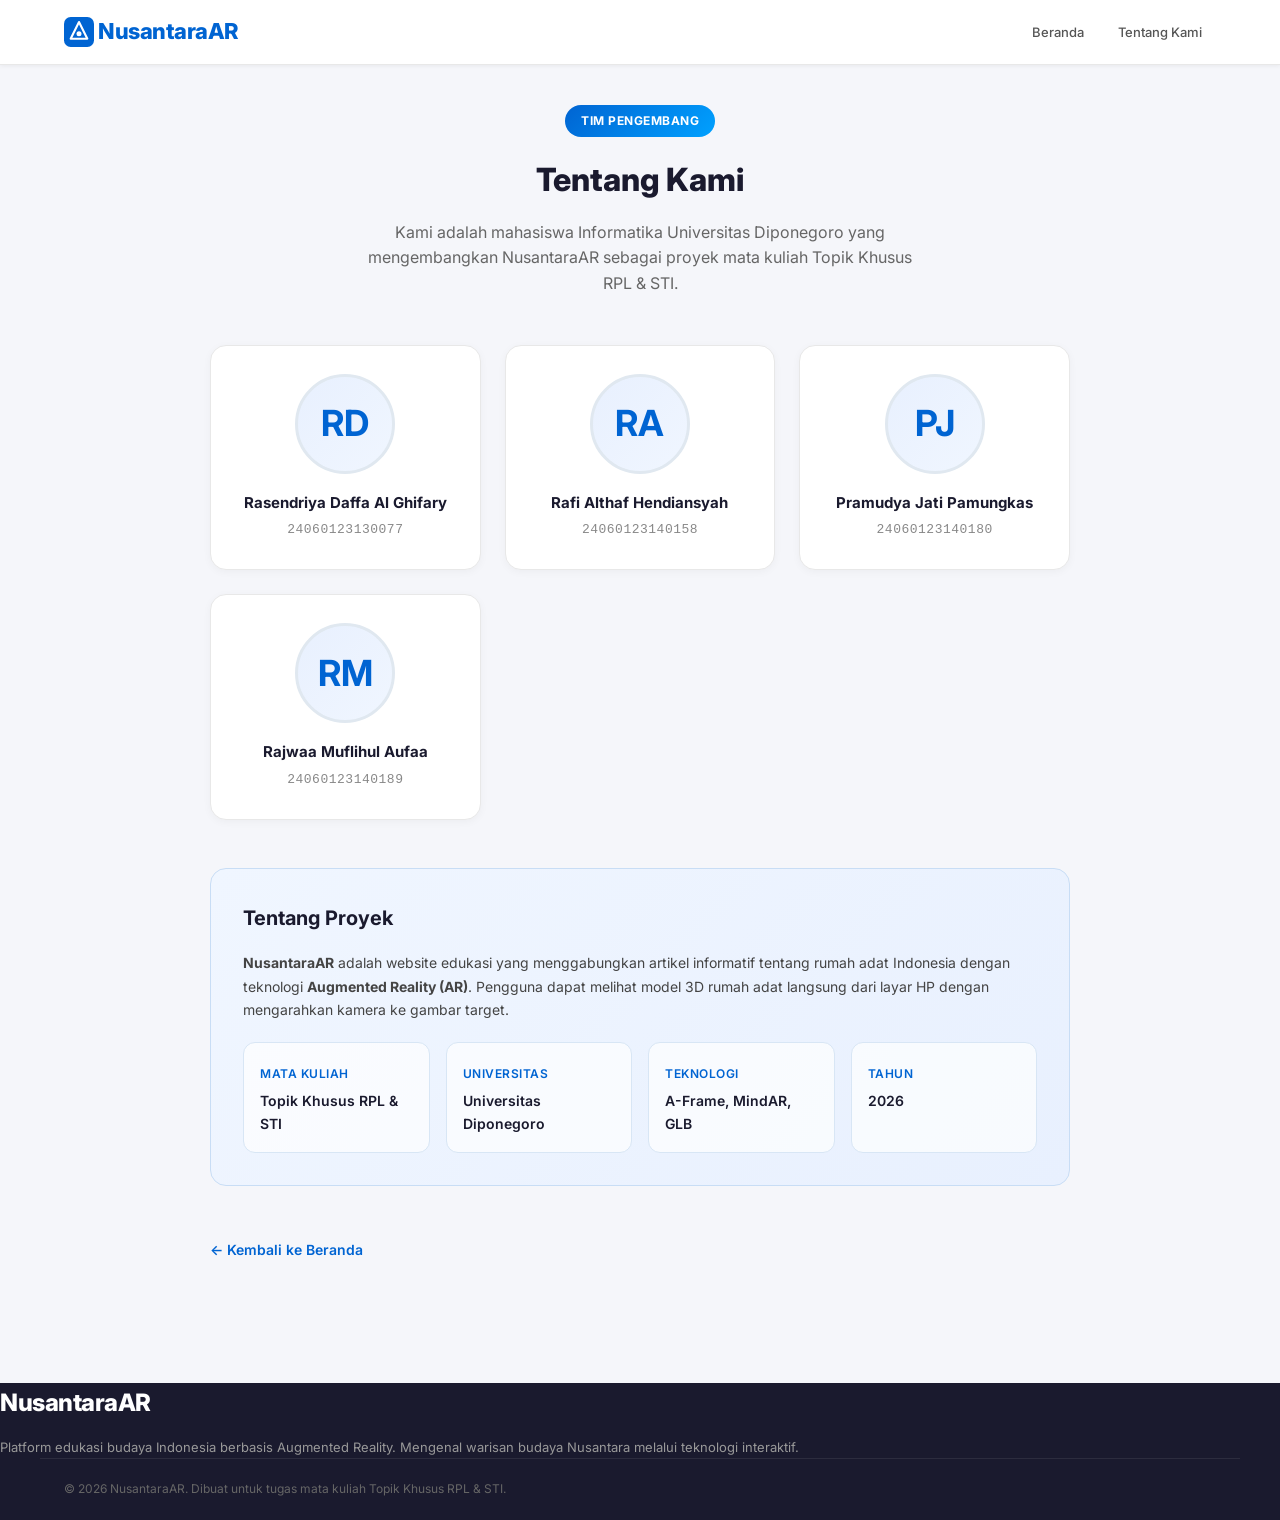
==== about.html @ 9c966e74 "benerin ar, tampilan web, page tentang kami, dll" ====
<!DOCTYPE html>
<html lang="id">

<head>
  <meta charset="UTF-8">
  <meta name="viewport" content="width=device-width, initial-scale=1.0">
  <meta name="description" content="Tentang tim pengembang NusantaraAR - Website Augmented Reality Rumah Adat Indonesia.">
  <title>Tentang Kami | NusantaraAR</title>
  <link rel="stylesheet" href="styles.css">
  <link rel="icon"
    href="data:image/svg+xml,<svg xmlns='http://www.w3.org/2000/svg' viewBox='0 0 100 100'><text y='.9em' font-size='90'>🏠</text></svg>">

  <style>
    /* ===== About Page Styles ===== */
    .about-container {
      max-width: 900px;
      margin: 0 auto;
      padding: 40px 20px 60px;
    }

    .about-hero {
      text-align: center;
      margin-bottom: 48px;
    }

    .about-hero h1 {
      font-size: 32px;
      font-weight: 800;
      color: #1a1a2e;
      margin-bottom: 12px;
    }

    .about-hero p {
      font-size: 16px;
      color: #666;
      max-width: 560px;
      margin: 0 auto;
      line-height: 1.6;
    }

    .about-badge {
      display: inline-block;
      background: linear-gradient(135deg, #0064d2, #00a1ff);
      color: #fff;
      font-size: 12px;
      font-weight: 700;
      padding: 6px 16px;
      border-radius: 20px;
      margin-bottom: 16px;
      letter-spacing: 0.5px;
      text-transform: uppercase;
    }

    /* Team Grid */
    .team-grid {
      display: grid;
      grid-template-columns: repeat(auto-fit, minmax(200px, 1fr));
      gap: 24px;
      margin-bottom: 48px;
    }

    .team-card {
      background: #fff;
      border-radius: 16px;
      border: 1px solid #e8e8e8;
      padding: 28px 20px;
      text-align: center;
      transition: all 0.3s ease;
      box-shadow: 0 2px 8px rgba(0, 0, 0, 0.04);
    }

    .team-card:hover {
      transform: translateY(-4px);
      box-shadow: 0 8px 24px rgba(0, 0, 0, 0.1);
      border-color: #0064d2;
    }

    .team-photo {
      width: 100px;
      height: 100px;
      border-radius: 50%;
      margin: 0 auto 16px;
      overflow: hidden;
      background: linear-gradient(135deg, #e8f0fe, #f0f6ff);
      border: 3px solid #e0e8f0;
      display: flex;
      align-items: center;
      justify-content: center;
    }

    .team-photo img {
      width: 100%;
      height: 100%;
      object-fit: cover;
    }

    .team-photo .photo-placeholder {
      font-size: 36px;
      color: #0064d2;
      font-weight: 700;
    }

    .team-name {
      font-size: 15px;
      font-weight: 700;
      color: #1a1a2e;
      margin-bottom: 4px;
    }

    .team-nim {
      font-size: 13px;
      color: #888;
      font-family: 'Courier New', monospace;
      letter-spacing: 0.5px;
    }

    /* Project Info */
    .project-info {
      background: linear-gradient(135deg, #f0f6ff, #e8f0fe);
      border: 1px solid #c8ddf5;
      border-radius: 16px;
      padding: 32px;
      margin-bottom: 32px;
    }

    .project-info h2 {
      font-size: 20px;
      font-weight: 700;
      color: #1a1a2e;
      margin-bottom: 16px;
    }

    .project-info p {
      font-size: 14px;
      color: #444;
      line-height: 1.7;
      margin-bottom: 12px;
    }

    .project-info p:last-child {
      margin-bottom: 0;
    }

    .info-label {
      display: inline-block;
      font-size: 12px;
      font-weight: 600;
      color: #0064d2;
      text-transform: uppercase;
      letter-spacing: 0.5px;
      margin-bottom: 4px;
    }

    .info-grid {
      display: grid;
      grid-template-columns: repeat(auto-fit, minmax(180px, 1fr));
      gap: 16px;
      margin-top: 20px;
    }

    .info-item {
      background: rgba(255, 255, 255, 0.7);
      padding: 16px;
      border-radius: 12px;
      border: 1px solid #d8e6f5;
    }

    .info-item .info-value {
      font-size: 14px;
      font-weight: 600;
      color: #1a1a2e;
    }

    .back-link {
      display: inline-flex;
      align-items: center;
      gap: 6px;
      font-size: 14px;
      font-weight: 600;
      color: #0064d2;
      text-decoration: none;
      margin-top: 20px;
      transition: gap 0.2s ease;
    }

    .back-link:hover {
      gap: 10px;
    }

    @media (max-width: 600px) {
      .about-hero h1 {
        font-size: 24px;
      }

      .team-grid {
        grid-template-columns: repeat(2, 1fr);
        gap: 16px;
      }

      .team-photo {
        width: 80px;
        height: 80px;
      }

      .project-info {
        padding: 20px;
      }
    }
  </style>
</head>

<body>

  <!-- ===== Top Header ===== -->
  <header class="top-header" id="top-header">
    <div class="top-header-inner">
      <a href="index.html" class="logo" id="logo">
        <svg viewBox="0 0 36 36" fill="none" xmlns="http://www.w3.org/2000/svg" height="28" width="28">
          <rect width="36" height="36" rx="8" fill="#0064d2" />
          <path d="M8 26 L18 6 L28 26 Z" fill="none" stroke="#fff" stroke-width="2.5" stroke-linejoin="round" />
          <circle cx="18" cy="20" r="3" fill="#fff" />
        </svg>
        <span class="logo-text">NusantaraAR</span>
      </a>
      <div class="header-right">
        <a href="index.html" class="header-link" id="link-beranda">Beranda</a>
        <a href="about.html" class="header-link active" id="link-tentang">Tentang Kami</a>
      </div>
    </div>
  </header>

  <!-- ===== About Content ===== -->
  <div class="about-container">

    <!-- Hero -->
    <div class="about-hero">
      <span class="about-badge">Tim Pengembang</span>
      <h1>Tentang Kami</h1>
      <p>Kami adalah mahasiswa Informatika Universitas Diponegoro yang mengembangkan NusantaraAR sebagai proyek mata kuliah Topik Khusus RPL & STI.</p>
    </div>

    <!-- Team Grid -->
    <div class="team-grid">

      <div class="team-card">
        <div class="team-photo">
          <!-- Ganti src dengan path foto, misal: src="images/team/daffa.jpg" -->
          <img src="images/team/daffa.jpg" alt="Rasendriya Daffa Al Ghifary"
            onerror="this.style.display='none'; this.nextElementSibling.style.display='flex';">
          <span class="photo-placeholder" style="display:none;">RD</span>
        </div>
        <div class="team-name">Rasendriya Daffa Al Ghifary</div>
        <div class="team-nim">24060123130077</div>
      </div>

      <div class="team-card">
        <div class="team-photo">
          <!-- Ganti src dengan path foto, misal: src="images/team/rafi.jpg" -->
          <img src="images/team/rafi.jpg" alt="Rafi Althaf Hendiansyah"
            onerror="this.style.display='none'; this.nextElementSibling.style.display='flex';">
          <span class="photo-placeholder" style="display:none;">RA</span>
        </div>
        <div class="team-name">Rafi Althaf Hendiansyah</div>
        <div class="team-nim">24060123140158</div>
      </div>

      <div class="team-card">
        <div class="team-photo">
          <!-- Ganti src dengan path foto, misal: src="images/team/pramudya.jpg" -->
          <img src="images/team/pramudya.jpg" alt="Pramudya Jati Pamungkas"
            onerror="this.style.display='none'; this.nextElementSibling.style.display='flex';">
          <span class="photo-placeholder" style="display:none;">PJ</span>
        </div>
        <div class="team-name">Pramudya Jati Pamungkas</div>
        <div class="team-nim">24060123140180</div>
      </div>

      <div class="team-card">
        <div class="team-photo">
          <!-- Ganti src dengan path foto, misal: src="images/team/rajwaa.jpg" -->
          <img src="images/team/rajwaa.jpg" alt="Rajwaa Muflihul Aufaa"
            onerror="this.style.display='none'; this.nextElementSibling.style.display='flex';">
          <span class="photo-placeholder" style="display:none;">RM</span>
        </div>
        <div class="team-name">Rajwaa Muflihul Aufaa</div>
        <div class="team-nim">24060123140189</div>
      </div>

    </div>

    <!-- Project Info -->
    <div class="project-info">
      <h2>Tentang Proyek</h2>
      <p>
        <strong>NusantaraAR</strong> adalah website edukasi yang menggabungkan artikel informatif tentang rumah adat Indonesia dengan teknologi <strong>Augmented Reality (AR)</strong>. Pengguna dapat melihat model 3D rumah adat langsung dari layar HP dengan mengarahkan kamera ke gambar target.
      </p>
      <div class="info-grid">
        <div class="info-item">
          <div class="info-label">Mata Kuliah</div>
          <div class="info-value">Topik Khusus RPL & STI</div>
        </div>
        <div class="info-item">
          <div class="info-label">Universitas</div>
          <div class="info-value">Universitas Diponegoro</div>
        </div>
        <div class="info-item">
          <div class="info-label">Teknologi</div>
          <div class="info-value">A-Frame, MindAR, GLB</div>
        </div>
        <div class="info-item">
          <div class="info-label">Tahun</div>
          <div class="info-value">2026</div>
        </div>
      </div>
    </div>

    <a href="index.html" class="back-link">← Kembali ke Beranda</a>

  </div>

  <!-- ===== Footer ===== -->
  <footer class="footer" id="footer">
    <div class="footer-inner">
      <div class="footer-brand">
        <div class="logo-text">NusantaraAR</div>
        <p>Platform edukasi budaya Indonesia berbasis Augmented Reality. Mengenal warisan budaya Nusantara melalui
          teknologi interaktif.</p>
      </div>
    </div>
    <div class="footer-bottom">
      <p>&copy; 2026 NusantaraAR. Dibuat untuk tugas mata kuliah Topik Khusus RPL &amp; STI.</p>
    </div>
  </footer>

</body>

</html>
---- styles.css ----
/* ===== Reset & Base ===== */
@import url('https://fonts.googleapis.com/css2?family=Inter:wght@400;500;600;700;800&display=swap');

*,
*::before,
*::after {
  margin: 0;
  padding: 0;
  box-sizing: border-box;
}

html {
  scroll-behavior: smooth;
}

body {
  font-family: 'Inter', -apple-system, BlinkMacSystemFont, 'Segoe UI', Roboto, sans-serif;
  color: #1a1a2e;
  background: #f5f6fa;
  line-height: 1.7;
  -webkit-font-smoothing: antialiased;
}

a {
  text-decoration: none;
  color: inherit;
}

ul, ol {
  list-style: none;
}

img {
  max-width: 100%;
  display: block;
}

/* ===== Top Header Bar ===== */
.top-header {
  background: #fff;
  border-bottom: 1px solid #e8e8e8;
  position: sticky;
  top: 0;
  z-index: 1000;
  box-shadow: 0 1px 4px rgba(0, 0, 0, 0.06);
}

.top-header-inner {
  max-width: 1200px;
  margin: 0 auto;
  padding: 0 24px;
  display: flex;
  align-items: center;
  justify-content: space-between;
  height: 64px;
}

.logo {
  display: flex;
  align-items: center;
  gap: 4px;
}

.logo svg {
  height: 30px;
  width: auto;
}

.logo-text {
  font-size: 22px;
  font-weight: 800;
  color: #0064d2;
  letter-spacing: -0.5px;
}

.header-right {
  display: flex;
  align-items: center;
  gap: 6px;
}

.header-link {
  font-size: 13px;
  font-weight: 500;
  color: #555;
  padding: 8px 14px;
  border-radius: 8px;
  transition: all 0.2s ease;
}

.header-link:hover {
  background: #f0f6ff;
  color: #0064d2;
}

.header-divider {
  width: 1px;
  height: 20px;
  background: #ddd;
  margin: 0 4px;
}

.btn-login {
  font-size: 13px;
  font-weight: 600;
  color: #0064d2;
  padding: 8px 20px;
  border: 2px solid #0064d2;
  border-radius: 8px;
  transition: all 0.2s ease;
  cursor: pointer;
  background: transparent;
}

.btn-login:hover {
  background: #0064d2;
  color: #fff;
}

/* ===== Service Navigation ===== */
.service-nav {
  background: #fff;
  border-bottom: 1px solid #e8e8e8;
  overflow-x: auto;
}

.service-nav::-webkit-scrollbar {
  display: none;
}

.service-nav-inner {
  max-width: 1200px;
  margin: 0 auto;
  padding: 0 24px;
  display: flex;
  align-items: center;
  gap: 4px;
  height: 56px;
}

.service-item {
  display: flex;
  align-items: center;
  gap: 6px;
  padding: 8px 14px;
  border-radius: 8px;
  font-size: 13px;
  font-weight: 500;
  color: #555;
  white-space: nowrap;
  transition: all 0.2s ease;
  cursor: pointer;
}

.service-item:hover {
  background: #f0f6ff;
  color: #0064d2;
}

.service-item svg,
.service-item .service-icon {
  width: 20px;
  height: 20px;
  flex-shrink: 0;
}

.service-icon {
  font-size: 16px;
}

/* ===== Breadcrumbs ===== */
.breadcrumbs {
  max-width: 1200px;
  margin: 0 auto;
  padding: 16px 24px;
}

.breadcrumbs-list {
  display: flex;
  align-items: center;
  gap: 8px;
  font-size: 13px;
  color: #888;
}

.breadcrumbs-list a {
  color: #0064d2;
  font-weight: 500;
  transition: color 0.2s;
}

.breadcrumbs-list a:hover {
  color: #004fa3;
  text-decoration: underline;
}

.breadcrumbs-list .sep {
  color: #bbb;
}

/* ===== Main Content Layout ===== */
.main-container {
  max-width: 1200px;
  margin: 0 auto;
  padding: 0 24px 40px;
  display: grid;
  grid-template-columns: 1fr 320px;
  gap: 40px;
  align-items: start;
}

/* ===== Article ===== */
.article {
  background: #fff;
  border-radius: 16px;
  overflow: hidden;
  box-shadow: 0 2px 12px rgba(0, 0, 0, 0.06);
}

.article-header {
  padding: 32px 36px 0;
}

.article-title {
  font-size: 30px;
  font-weight: 800;
  line-height: 1.3;
  color: #1a1a2e;
  margin-bottom: 16px;
}

.article-meta {
  display: flex;
  align-items: center;
  justify-content: space-between;
  padding-bottom: 20px;
  border-bottom: 1px solid #eee;
  margin-bottom: 24px;
}

.meta-left {
  display: flex;
  align-items: center;
  gap: 12px;
}

.author-avatar {
  width: 40px;
  height: 40px;
  border-radius: 50%;
  background: linear-gradient(135deg, #0064d2, #00a1ff);
  display: flex;
  align-items: center;
  justify-content: center;
  color: #fff;
  font-weight: 700;
  font-size: 14px;
}

.author-info {
  display: flex;
  flex-direction: column;
}

.author-name {
  font-size: 14px;
  font-weight: 600;
  color: #1a1a2e;
}

.meta-details {
  font-size: 13px;
  color: #888;
  display: flex;
  align-items: center;
  gap: 8px;
}

.meta-details .dot {
  width: 4px;
  height: 4px;
  border-radius: 50%;
  background: #bbb;
}

.share-buttons {
  display: flex;
  gap: 8px;
}

.share-btn {
  width: 36px;
  height: 36px;
  border-radius: 50%;
  border: 1px solid #ddd;
  display: flex;
  align-items: center;
  justify-content: center;
  cursor: pointer;
  transition: all 0.2s;
  background: #fff;
  color: #555;
}

.share-btn:hover {
  border-color: #0064d2;
  color: #0064d2;
  background: #f0f6ff;
}

/* Hero Image */
.hero-image {
  padding: 0 36px;
  margin-bottom: 28px;
}

.hero-image img {
  width: 100%;
  border-radius: 12px;
  display: block;
}

.image-caption {
  font-size: 12px;
  color: #888;
  text-align: center;
  margin-top: 8px;
  font-style: italic;
}

/* Article Body */
.article-body {
  padding: 0 36px 40px;
}

.article-body p {
  font-size: 15px;
  line-height: 1.8;
  color: #333;
  margin-bottom: 20px;
}

.article-body a {
  color: #0064d2;
  font-weight: 500;
  transition: color 0.2s;
}

.article-body a:hover {
  color: #004fa3;
  text-decoration: underline;
}

.article-body h2 {
  font-size: 22px;
  font-weight: 700;
  color: #1a1a2e;
  margin-top: 36px;
  margin-bottom: 16px;
  padding-top: 24px;
  border-top: 1px solid #f0f0f0;
}

.article-body h2:first-child {
  margin-top: 0;
  border-top: none;
  padding-top: 0;
}

.section-image {
  margin: 20px 0;
  border-radius: 12px;
  overflow: hidden;
  position: relative;
}

.section-image img {
  width: 100%;
  display: block;
  border-radius: 12px;
  transition: transform 0.3s ease;
}

.section-image:hover img {
  transform: scale(1.01);
}

.section-image .image-caption {
  margin-top: 8px;
}

.read-also {
  background: #f0f6ff;
  border-left: 4px solid #0064d2;
  padding: 14px 18px;
  border-radius: 0 8px 8px 0;
  margin: 20px 0;
  font-size: 14px;
}

.read-also span {
  font-weight: 600;
  color: #1a1a2e;
}

.read-also a {
  color: #0064d2;
  font-weight: 500;
}

/* Tips List */
.tips-list {
  padding-left: 20px;
  margin: 16px 0 20px;
  list-style: decimal;
}

.tips-list li {
  font-size: 15px;
  color: #333;
  line-height: 1.8;
  margin-bottom: 6px;
  padding-left: 4px;
}

/* ===== Sidebar ===== */
.sidebar {
  position: sticky;
  top: 140px;
}

.toc-card {
  background: #fff;
  border-radius: 16px;
  padding: 24px;
  box-shadow: 0 2px 12px rgba(0, 0, 0, 0.06);
}

.toc-title {
  font-size: 16px;
  font-weight: 700;
  color: #1a1a2e;
  margin-bottom: 16px;
  padding-bottom: 12px;
  border-bottom: 2px solid #0064d2;
}

.toc-list {
  display: flex;
  flex-direction: column;
  gap: 2px;
}

.toc-list a {
  display: block;
  padding: 10px 12px;
  font-size: 14px;
  color: #555;
  border-radius: 8px;
  transition: all 0.2s ease;
  font-weight: 500;
  border-left: 3px solid transparent;
}

.toc-list a:hover,
.toc-list a.active {
  background: #f0f6ff;
  color: #0064d2;
  border-left-color: #0064d2;
}

/* ===== Footer ===== */
.footer {
  background: #1a1a2e;
  color: #ccc;
  margin-top: 60px;
}

.footer-top {
  max-width: 1200px;
  margin: 0 auto;
  padding: 48px 24px 32px;
  display: grid;
  grid-template-columns: 1.5fr 1fr 1fr 1fr;
  gap: 40px;
}

.footer-brand .logo-text {
  color: #fff;
  font-size: 24px;
  margin-bottom: 12px;
}

.footer-brand p {
  font-size: 13px;
  line-height: 1.7;
  color: #999;
}

.footer-social {
  display: flex;
  gap: 10px;
  margin-top: 16px;
}

.social-icon {
  width: 36px;
  height: 36px;
  border-radius: 50%;
  background: rgba(255, 255, 255, 0.08);
  display: flex;
  align-items: center;
  justify-content: center;
  color: #ccc;
  font-size: 14px;
  transition: all 0.2s;
  cursor: pointer;
}

.social-icon:hover {
  background: #0064d2;
  color: #fff;
}

.footer-col h4 {
  font-size: 14px;
  font-weight: 700;
  color: #fff;
  margin-bottom: 16px;
}

.footer-col ul {
  display: flex;
  flex-direction: column;
  gap: 8px;
}

.footer-col ul li a,
.footer-col ul li span {
  font-size: 13px;
  color: #999;
  transition: color 0.2s;
}

.footer-col ul li a:hover {
  color: #0064d2;
}

.footer-bottom {
  border-top: 1px solid rgba(255, 255, 255, 0.08);
  max-width: 1200px;
  margin: 0 auto;
  padding: 20px 24px;
  display: flex;
  align-items: center;
  justify-content: space-between;
}

.footer-bottom p {
  font-size: 12px;
  color: #666;
}

.footer-bottom-links {
  display: flex;
  gap: 20px;
}

.footer-bottom-links a {
  font-size: 12px;
  color: #666;
  transition: color 0.2s;
}

.footer-bottom-links a:hover {
  color: #0064d2;
}

/* ===== Responsive ===== */
@media (max-width: 1024px) {
  .main-container {
    grid-template-columns: 1fr;
  }

  .sidebar {
    position: static;
    order: -1;
  }

  .toc-card {
    margin-bottom: 0;
  }
}

@media (max-width: 768px) {
  .top-header-inner {
    height: 56px;
    padding: 0 16px;
  }

  .header-right {
    gap: 2px;
  }

  .header-link {
    font-size: 12px;
    padding: 6px 8px;
  }

  .header-link.hide-mobile {
    display: none;
  }

  .service-nav-inner {
    padding: 0 16px;
  }

  .breadcrumbs {
    padding: 12px 16px;
  }

  .main-container {
    padding: 0 16px 32px;
    gap: 24px;
  }

  .article-header {
    padding: 24px 20px 0;
  }

  .article-title {
    font-size: 22px;
  }

  .article-meta {
    flex-direction: column;
    align-items: flex-start;
    gap: 12px;
  }

  .hero-image {
    padding: 0 20px;
  }

  .article-body {
    padding: 0 20px 32px;
  }

  .article-body h2 {
    font-size: 19px;
  }

  .footer-top {
    grid-template-columns: 1fr 1fr;
    gap: 32px;
    padding: 32px 16px 24px;
  }

  .footer-bottom {
    flex-direction: column;
    gap: 12px;
    text-align: center;
    padding: 16px;
  }
}

@media (max-width: 480px) {
  .logo-text {
    font-size: 18px;
  }

  .footer-top {
    grid-template-columns: 1fr;
    gap: 24px;
  }

  .article-title {
    font-size: 20px;
  }
}

/* ===== AR Button ===== */
.btn-ar,
.article-body .btn-ar,
.article-body a.btn-ar {
  display: inline-flex;
  align-items: center;
  gap: 8px;
  margin-top: 12px;
  background: linear-gradient(135deg, #0064d2, #0084ff);
  color: #ffffff !important;
  padding: 12px 22px;
  border-radius: 10px;
  font-weight: 600;
  font-size: 14px;
  transition: all 0.3s ease;
  box-shadow: 0 4px 12px rgba(0, 100, 210, 0.3);
  text-decoration: none !important;
}

.btn-ar:hover,
.article-body .btn-ar:hover,
.article-body a.btn-ar:hover {
  background: linear-gradient(135deg, #004fa3, #0064d2);
  color: #ffffff !important;
  text-decoration: none !important;
  box-shadow: 0 6px 20px rgba(0, 100, 210, 0.4);
  transform: translateY(-2px);
}

.ar-button-wrapper {
  margin-bottom: 24px;
}
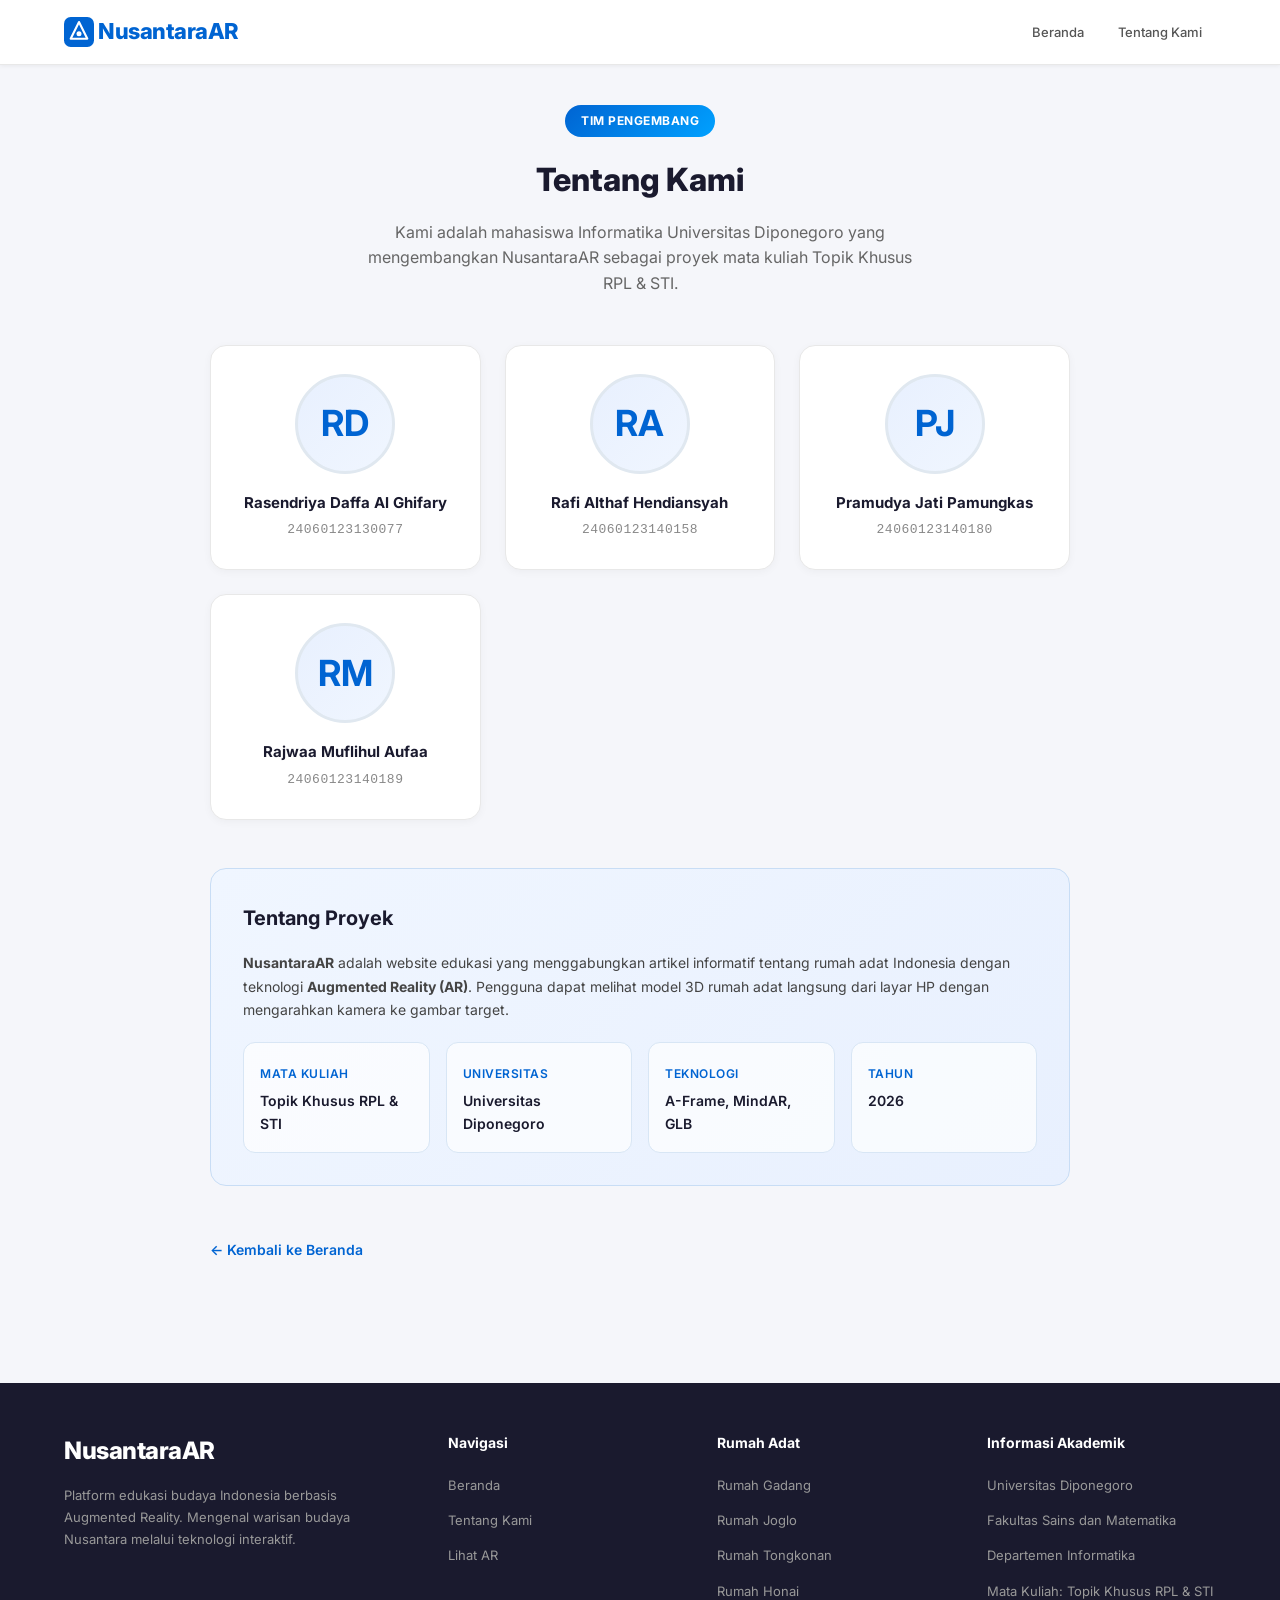
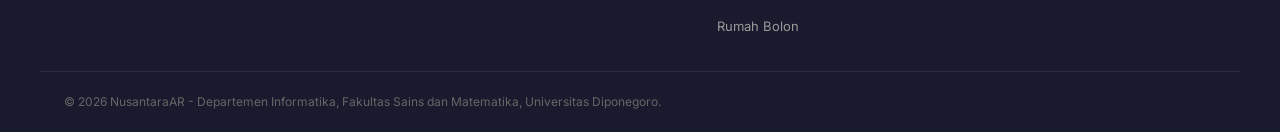
==== commit 625d1049: "update padding" ====
--- a/about.html
+++ b/about.html
@@ -8,7 +8,7 @@
   <title>Tentang Kami | NusantaraAR</title>
   <link rel="stylesheet" href="styles.css">
   <link rel="icon"
-    href="data:image/svg+xml,<svg xmlns='http://www.w3.org/2000/svg' viewBox='0 0 100 100'><text y='.9em' font-size='90'>🏠</text></svg>">
+    href="data:image/svg+xml,<svg xmlns='http://www.w3.org/2000/svg' viewBox='0 0 36 36'><rect width='36' height='36' rx='8' fill='%230064d2'/><path d='M8 26 L18 6 L28 26 Z' fill='none' stroke='white' stroke-width='2.5' stroke-linejoin='round'/><circle cx='18' cy='20' r='3' fill='white'/></svg>">
 
   <style>
     /* ===== About Page Styles ===== */
@@ -320,15 +320,42 @@
 
   <!-- ===== Footer ===== -->
   <footer class="footer" id="footer">
-    <div class="footer-inner">
+    <div class="footer-top">
       <div class="footer-brand">
         <div class="logo-text">NusantaraAR</div>
         <p>Platform edukasi budaya Indonesia berbasis Augmented Reality. Mengenal warisan budaya Nusantara melalui
           teknologi interaktif.</p>
       </div>
+      <div class="footer-col">
+        <h4>Navigasi</h4>
+        <ul>
+          <li><a href="index.html">Beranda</a></li>
+          <li><a href="about.html">Tentang Kami</a></li>
+          <li><a href="ar.html">Lihat AR</a></li>
+        </ul>
+      </div>
+      <div class="footer-col">
+        <h4>Rumah Adat</h4>
+        <ul>
+          <li><a href="index.html#section-gadang">Rumah Gadang</a></li>
+          <li><a href="index.html#section-joglo">Rumah Joglo</a></li>
+          <li><a href="index.html#section-tongkonan">Rumah Tongkonan</a></li>
+          <li><a href="index.html#section-honai">Rumah Honai</a></li>
+          <li><a href="index.html#section-bolon">Rumah Bolon</a></li>
+        </ul>
+      </div>
+      <div class="footer-col">
+        <h4>Informasi Akademik</h4>
+        <ul>
+          <li><span>Universitas Diponegoro</span></li>
+          <li><span>Fakultas Sains dan Matematika</span></li>
+          <li><span>Departemen Informatika</span></li>
+          <li><span>Mata Kuliah: Topik Khusus RPL &amp; STI</span></li>
+        </ul>
+      </div>
     </div>
     <div class="footer-bottom">
-      <p>&copy; 2026 NusantaraAR. Dibuat untuk tugas mata kuliah Topik Khusus RPL &amp; STI.</p>
+      <p>&copy; 2026 NusantaraAR - Departemen Informatika, Fakultas Sains dan Matematika, Universitas Diponegoro.</p>
     </div>
   </footer>
 
